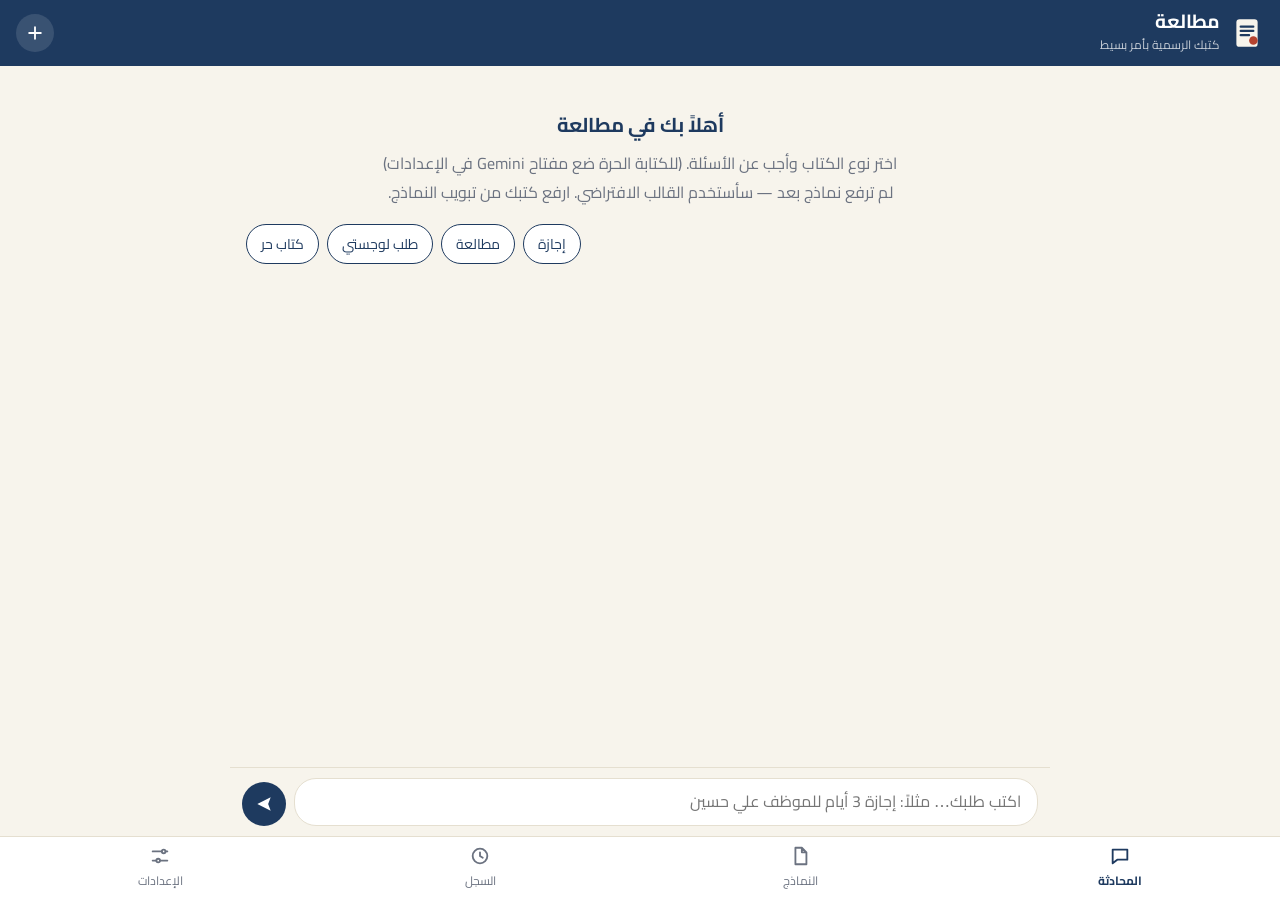
==== docs/index.html @ c984b7d4 "مطالعة: النسخة الأولى — محادثة، نماذج، صياغة ذكية، ملفات Word Co-Authored-By: Claude Opus 5.5 <norep" ====
<!doctype html>
<html lang="ar" dir="rtl">
<head>
<meta charset="utf-8">
<meta name="viewport" content="width=device-width, initial-scale=1, viewport-fit=cover">
<meta name="theme-color" content="#1E3A5F">
<title>مطالعة</title>
<link rel="manifest" href="manifest.json">
<link rel="icon" href="icon.svg" type="image/svg+xml">
<link rel="stylesheet" href="style.css">
</head>
<body>
<header class="top">
  <div class="brand">
    <svg class="mark" viewBox="0 0 32 32" aria-hidden="true"><rect x="6" y="3" width="20" height="26" rx="3" fill="#F7F4EC"/><path d="M10 10h12M10 14h12M10 18h8" stroke="#1E3A5F" stroke-width="2" stroke-linecap="round"/><circle cx="22" cy="23" r="4" fill="#B5432F"/></svg>
    <div>
      <h1>مطالعة</h1>
      <p class="sub" id="sub">كتبك الرسمية بأمر بسيط</p>
    </div>
  </div>
  <button class="icon-btn" id="newChat" title="محادثة جديدة" aria-label="محادثة جديدة">
    <svg viewBox="0 0 24 24"><path d="M12 5v14M5 12h14" stroke="currentColor" stroke-width="2.2" stroke-linecap="round"/></svg>
  </button>
</header>

<main>
  <!-- المحادثة -->
  <section class="view active" id="view-chat">
    <div class="chat" id="chat"></div>
    <form class="composer" id="composer">
      <textarea id="input" rows="1" placeholder="اكتب طلبك… مثلاً: إجازة 3 أيام للموظف علي حسين"></textarea>
      <button type="submit" class="send" aria-label="إرسال">
        <svg viewBox="0 0 24 24"><path d="M20 12L4 4l3 8-3 8 16-8z" fill="currentColor" transform="scale(-1,1) translate(-24,0)"/></svg>
      </button>
    </form>
  </section>

  <!-- النماذج -->
  <section class="view" id="view-templates">
    <div class="page">
      <div class="page-head">
        <h2>النماذج</h2>
        <p>ارفع كتباً سابقة بصيغة Word، وسيأخذ التطبيق منها الشعار والترويسة والخط وأسلوب الكتابة.</p>
      </div>
      <label class="upload">
        <input type="file" id="fileInput" accept=".docx,application/vnd.openxmlformats-officedocument.wordprocessingml.document" multiple hidden>
        <svg viewBox="0 0 24 24"><path d="M12 16V4m0 0l-5 5m5-5l5 5M5 20h14" stroke="currentColor" stroke-width="2" fill="none" stroke-linecap="round" stroke-linejoin="round"/></svg>
        <span>رفع كتاب وورد (.docx)</span>
      </label>
      <div id="tplList" class="list"></div>
    </div>
  </section>

  <!-- السجل -->
  <section class="view" id="view-history">
    <div class="page">
      <div class="page-head"><h2>السجل</h2><p>الكتب التي أنشأتها سابقاً.</p></div>
      <div id="histList" class="list"></div>
    </div>
  </section>

  <!-- الإعدادات -->
  <section class="view" id="view-settings">
    <div class="page">
      <div class="page-head"><h2>الإعدادات</h2></div>

      <div class="card">
        <h3>الصياغة الذكية</h3>
        <p class="hint">لكي يفهم التطبيق طلباتك الحرة ويصيغ الكتب، ضع مفتاح Gemini المجاني:</p>
        <ol class="steps">
          <li>افتح <a href="https://aistudio.google.com/apikey" target="_blank" rel="noopener">aistudio.google.com/apikey</a> وسجّل بحساب Google.</li>
          <li>اضغط <b>Create API key</b> وانسخ المفتاح.</li>
          <li>الصقه هنا واضغط حفظ.</li>
        </ol>
        <label class="field"><span>مفتاح Gemini</span><input id="setKey" type="password" dir="ltr" placeholder="AIza…" autocomplete="off"></label>
        <details class="adv"><summary>متقدم</summary>
          <label class="field"><span>النموذج</span><input id="setModel" dir="ltr" placeholder="gemini-2.5-flash"></label>
        </details>
        <p class="hint small">بدون المفتاح يعمل التطبيق بالأسئلة الجاهزة (إجازة، مطالعة، طلب لوجستي، كتاب حر).</p>
      </div>

      <div class="card">
        <h3>القالب الافتراضي</h3>
        <p class="hint">يُستخدم فقط إذا لم ترفع أي نموذج.</p>
        <label class="field"><span>السطر الأول</span><input id="setOrg1" placeholder="جمهورية العراق"></label>
        <label class="field"><span>السطر الثاني</span><input id="setOrg2" placeholder="اسم الدائرة"></label>
        <label class="field"><span>السطر الثالث</span><input id="setOrg3" placeholder="القسم / الشعبة"></label>
        <label class="field"><span>اسم الموقّع</span><input id="setSigner"></label>
        <label class="field"><span>صفته</span><input id="setTitle" placeholder="مدير القسم"></label>
      </div>

      <div class="card">
        <h3>الأرقام</h3>
        <div class="seg" id="setDigits">
          <button type="button" data-v="ar">عربية ١٢٣</button>
          <button type="button" data-v="en">إنجليزية 123</button>
        </div>
        <p class="hint small">تُستخدم عندما يكون حقل العدد أو التاريخ فارغاً في النموذج. وإلا يتبع التطبيق نفس أرقام النموذج.</p>
        <label class="field"><span>آخر رقم كتاب</span><input id="setLast" inputmode="numeric" dir="ltr" placeholder="مثلاً 450"></label>
      </div>

      <button class="btn primary wide" id="saveSettings">حفظ</button>
      <p class="credit">تصميم وتطوير <span dir="ltr">Eng. Ahmed Noori</span></p>
    </div>
  </section>
</main>

<nav class="tabs">
  <button class="tab active" data-view="chat"><svg viewBox="0 0 24 24"><path d="M4 5h16v11H9l-5 4z" fill="none" stroke="currentColor" stroke-width="2" stroke-linejoin="round"/></svg><span>المحادثة</span></button>
  <button class="tab" data-view="templates"><svg viewBox="0 0 24 24"><path d="M7 3h7l5 5v13H7z M14 3v5h5" fill="none" stroke="currentColor" stroke-width="2" stroke-linejoin="round"/></svg><span>النماذج</span></button>
  <button class="tab" data-view="history"><svg viewBox="0 0 24 24"><circle cx="12" cy="12" r="8" fill="none" stroke="currentColor" stroke-width="2"/><path d="M12 8v4l3 2" fill="none" stroke="currentColor" stroke-width="2" stroke-linecap="round"/></svg><span>السجل</span></button>
  <button class="tab" data-view="settings"><svg viewBox="0 0 24 24"><path d="M4 7h10M18 7h2M4 17h4M12 17h8" stroke="currentColor" stroke-width="2" stroke-linecap="round"/><circle cx="16" cy="7" r="2" fill="none" stroke="currentColor" stroke-width="2"/><circle cx="10" cy="17" r="2" fill="none" stroke="currentColor" stroke-width="2"/></svg><span>الإعدادات</span></button>
</nav>

<div class="toast" id="toast"></div>

<script src="vendor/jszip.min.js"></script>
<script src="engine.js"></script>
<script src="app.js"></script>
</body>
</html>
---- docs/style.css ----
@font-face{font-family:Cairo;src:url(fonts/cairo-arabic-400-normal.woff2) format('woff2');font-weight:400;unicode-range:U+0600-06FF,U+0750-077F,U+FB50-FDFF,U+FE70-FEFF,U+200C-200E}
@font-face{font-family:Cairo;src:url(fonts/cairo-arabic-700-normal.woff2) format('woff2');font-weight:700;unicode-range:U+0600-06FF,U+0750-077F,U+FB50-FDFF,U+FE70-FEFF,U+200C-200E}
@font-face{font-family:Cairo;src:url(fonts/cairo-latin-400-normal.woff2) format('woff2');font-weight:400;unicode-range:U+0000-00FF}
@font-face{font-family:Cairo;src:url(fonts/cairo-latin-700-normal.woff2) format('woff2');font-weight:700;unicode-range:U+0000-00FF}

:root{
  --ink:#1E3A5F; --ink-2:#2C4F7C; --paper:#F7F4EC; --card:#FFFFFF; --line:#E5DFD0;
  --text:#1C2430; --muted:#6B7280; --seal:#B5432F; --ok:#2F7D5B; --soft:#EEF2F7;
  --radius:14px; --nav:64px;
}
*{box-sizing:border-box;-webkit-tap-highlight-color:transparent}
html,body{margin:0;height:100%}
body{font-family:Cairo,system-ui,sans-serif;background:var(--paper);color:var(--text);display:flex;flex-direction:column;overflow:hidden;font-size:15px}
button,input,textarea,select{font:inherit;color:inherit}
a{color:var(--ink-2)}

.top{background:var(--ink);color:#fff;display:flex;align-items:center;justify-content:space-between;padding:10px 16px;padding-top:calc(10px + env(safe-area-inset-top));flex:none}
.brand{display:flex;align-items:center;gap:10px}
.mark{width:34px;height:34px}
.top h1{font-size:19px;margin:0;line-height:1.2}
.top .sub{margin:0;font-size:12px;opacity:.75}
.icon-btn{background:rgba(255,255,255,.12);border:0;color:#fff;width:38px;height:38px;border-radius:50%;display:grid;place-items:center;cursor:pointer}
.icon-btn svg{width:20px;height:20px}

main{flex:1;min-height:0;position:relative}
.view{display:none;height:100%;overflow-y:auto}
.view.active{display:flex;flex-direction:column}
#view-chat.active{overflow:hidden}

.tabs{flex:none;display:flex;background:#fff;border-top:1px solid var(--line);height:calc(var(--nav) + env(safe-area-inset-bottom));padding-bottom:env(safe-area-inset-bottom)}
.tab{flex:1;background:none;border:0;display:flex;flex-direction:column;align-items:center;justify-content:center;gap:2px;color:var(--muted);font-size:12px;cursor:pointer}
.tab svg{width:22px;height:22px}
.tab.active{color:var(--ink);font-weight:700}

/* المحادثة */
.chat{flex:1;overflow-y:auto;padding:16px;display:flex;flex-direction:column;gap:10px;max-width:820px;width:100%;margin:0 auto}
.msg{max-width:88%;padding:10px 14px;border-radius:16px;line-height:1.75;white-space:pre-wrap;word-wrap:break-word}
.msg.user{align-self:flex-start;background:var(--ink);color:#fff;border-bottom-right-radius:4px}
.msg.bot{align-self:flex-end;background:#fff;border:1px solid var(--line);border-bottom-left-radius:4px}
.msg.bot.typing{color:var(--muted)}
.dots span{display:inline-block;width:6px;height:6px;margin:0 2px;border-radius:50%;background:var(--muted);animation:b 1s infinite}
.dots span:nth-child(2){animation-delay:.15s}.dots span:nth-child(3){animation-delay:.3s}
@keyframes b{0%,80%,100%{opacity:.25}40%{opacity:1}}
.chips{display:flex;flex-wrap:wrap;gap:8px;align-self:flex-end;justify-content:flex-end;max-width:100%}
.chip{border:1px solid var(--ink);background:#fff;color:var(--ink);border-radius:999px;padding:6px 14px;cursor:pointer;font-size:14px}
.chip:active{background:var(--soft)}
.welcome{text-align:center;padding:24px 8px 8px;color:var(--muted)}
.welcome h2{color:var(--ink);margin:0 0 6px;font-size:20px}
.welcome p{margin:0;line-height:1.8}

.composer{flex:none;display:flex;gap:8px;align-items:flex-end;padding:10px 12px;background:var(--paper);border-top:1px solid var(--line);max-width:820px;width:100%;margin:0 auto}
.composer textarea{flex:1;resize:none;border:1px solid var(--line);background:#fff;border-radius:22px;padding:10px 16px;max-height:140px;line-height:1.6;outline:none}
.composer textarea:focus{border-color:var(--ink-2)}
.send{width:44px;height:44px;border-radius:50%;border:0;background:var(--ink);color:#fff;display:grid;place-items:center;cursor:pointer;flex:none}
.send svg{width:20px;height:20px}
.send:disabled{opacity:.5}

/* ورقة الكتاب */
.sheet{align-self:stretch;background:#fff;border:1px solid var(--line);border-radius:6px;box-shadow:0 6px 18px rgba(30,58,95,.08);padding:18px 18px 14px;position:relative}
.sheet::before{content:"";position:absolute;inset:0 auto 0 0;width:4px;background:var(--seal);border-radius:6px 0 0 6px}
.sheet-tag{font-size:12px;color:var(--seal);font-weight:700;margin-bottom:8px;display:flex;justify-content:space-between;align-items:center;gap:8px}
.sheet-tag select{border:1px solid var(--line);border-radius:8px;padding:2px 6px;background:#fff;font-size:12px;max-width:60%}
.meta{display:grid;grid-template-columns:1fr 1fr;gap:8px;margin-bottom:10px}
.sheet label{display:block;font-size:12px;color:var(--muted)}
.sheet input,.sheet textarea{width:100%;border:0;border-bottom:1px dashed var(--line);padding:4px 2px;background:transparent;outline:none;font-size:15px;color:var(--text)}
.sheet input:focus,.sheet textarea:focus{border-bottom-color:var(--ink-2);background:#FBFAF6}
.sheet .subj input{font-weight:700;text-decoration:underline;text-underline-offset:5px}
.sheet textarea{resize:vertical;line-height:1.9;min-height:120px}
.sheet .row{margin-bottom:8px}
.actions{display:flex;gap:8px;margin-top:12px;flex-wrap:wrap}
.btn{border:1px solid var(--ink);background:#fff;color:var(--ink);border-radius:10px;padding:9px 14px;cursor:pointer;font-weight:700;display:inline-flex;align-items:center;gap:6px;justify-content:center}
.btn.primary{background:var(--ink);color:#fff}
.btn.danger{border-color:var(--seal);color:var(--seal)}
.btn.small{padding:5px 10px;font-size:13px;font-weight:400}
.btn.wide{width:100%}
.btn svg{width:18px;height:18px}
.actions .btn.primary{flex:1}

/* الصفحات */
.page{padding:16px;max-width:820px;width:100%;margin:0 auto}
.page-head h2{margin:4px 0;color:var(--ink);font-size:20px}
.page-head p{margin:0 0 14px;color:var(--muted);line-height:1.7}
.upload{display:flex;align-items:center;justify-content:center;gap:10px;border:2px dashed var(--ink-2);border-radius:var(--radius);padding:18px;color:var(--ink);font-weight:700;cursor:pointer;background:#fff;margin-bottom:14px}
.upload svg{width:24px;height:24px}
.list{display:flex;flex-direction:column;gap:10px}
.card{background:var(--card);border:1px solid var(--line);border-radius:var(--radius);padding:14px;margin-bottom:12px}
.card h3{margin:0 0 6px;font-size:16px;color:var(--ink)}
.tpl-head{display:flex;justify-content:space-between;gap:8px;align-items:flex-start}
.tpl-name{font-weight:700;font-size:16px;color:var(--ink);border:0;background:transparent;width:100%;padding:0;outline:none}
.badge{font-size:11px;background:var(--seal);color:#fff;padding:2px 8px;border-radius:999px;white-space:nowrap}
.facts{display:flex;flex-wrap:wrap;gap:6px;margin:10px 0}
.fact{font-size:12px;padding:3px 9px;border-radius:999px;background:var(--soft);color:var(--ink)}
.fact.no{background:#FBEDEA;color:var(--seal)}
.tpl-line{font-size:13px;color:var(--muted);margin:2px 0}
.tpl-line b{color:var(--text);font-weight:700}
.empty{text-align:center;color:var(--muted);padding:28px 10px;line-height:1.8}
.hint{color:var(--muted);margin:4px 0 10px;line-height:1.7}
.hint.small{font-size:13px}
.steps{margin:0 0 10px;padding-inline-start:20px;line-height:1.9;color:var(--text)}
.field{display:block;margin-bottom:10px}
.field span{display:block;font-size:13px;color:var(--muted);margin-bottom:4px}
.field input{width:100%;border:1px solid var(--line);border-radius:10px;padding:9px 12px;background:#fff;outline:none}
.field input:focus{border-color:var(--ink-2)}
.adv summary{cursor:pointer;color:var(--muted);font-size:13px;margin-bottom:8px}
.seg{display:flex;border:1px solid var(--ink);border-radius:10px;overflow:hidden;margin-bottom:6px}
.seg button{flex:1;border:0;background:#fff;padding:8px;cursor:pointer}
.seg button.on{background:var(--ink);color:#fff}
.credit{text-align:center;color:var(--muted);font-size:12px;margin:18px 0 8px;letter-spacing:.2px}
.hist{display:flex;justify-content:space-between;align-items:center;gap:10px}
.hist .t{font-weight:700;color:var(--ink)}
.hist .d{font-size:12px;color:var(--muted)}
.hist .acts{display:flex;gap:6px;flex:none}

.toast{position:fixed;left:50%;bottom:calc(var(--nav) + 24px + env(safe-area-inset-bottom));transform:translateX(-50%) translateY(20px);background:var(--text);color:#fff;padding:10px 18px;border-radius:12px;opacity:0;pointer-events:none;transition:.25s;max-width:90vw;text-align:center;z-index:9}
.toast.show{opacity:1;transform:translateX(-50%) translateY(0)}

@media (min-width:900px){
  body{font-size:16px}
  .msg{max-width:75%}
}
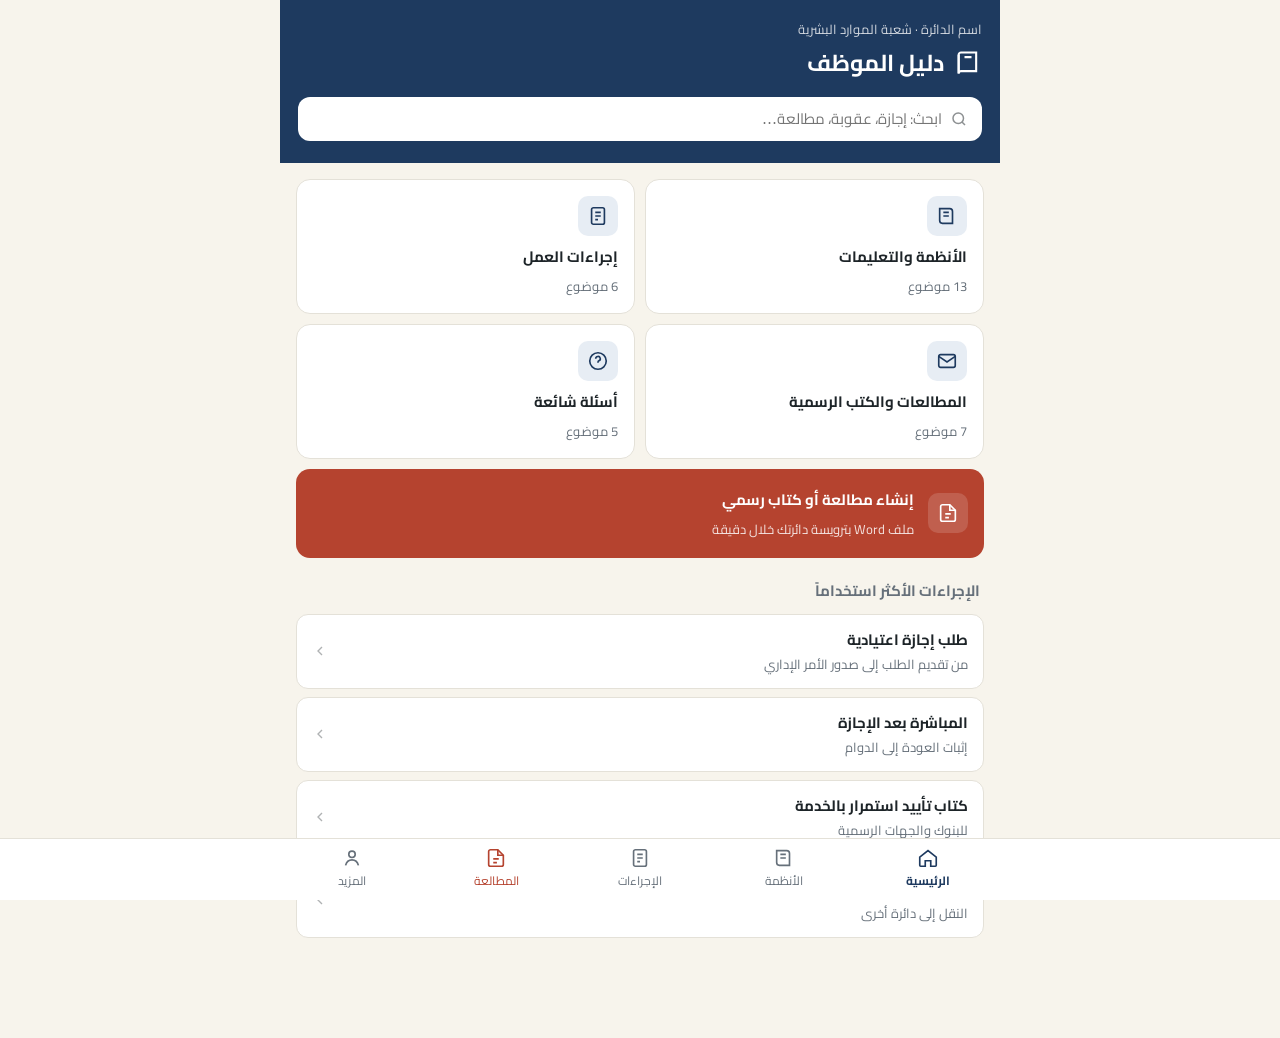
==== commit 31e76a4b: "دليل الموظف يصبح الواجهة الرئيسية ومطالعة قسماً داخله - واجهة جديدة للدليل (docs/index.html) تقرأ ال" ====
--- a/docs/index.html
+++ b/docs/index.html
@@ -4,118 +4,15 @@
 <meta charset="utf-8">
 <meta name="viewport" content="width=device-width, initial-scale=1, viewport-fit=cover">
 <meta name="theme-color" content="#1E3A5F">
-<title>مطالعة</title>
+<title>دليل الموظف</title>
 <link rel="manifest" href="manifest.json">
 <link rel="icon" href="icon.svg" type="image/svg+xml">
-<link rel="stylesheet" href="style.css">
+<link rel="stylesheet" href="guide.css">
 </head>
 <body>
-<header class="top">
-  <div class="brand">
-    <svg class="mark" viewBox="0 0 32 32" aria-hidden="true"><rect x="6" y="3" width="20" height="26" rx="3" fill="#F7F4EC"/><path d="M10 10h12M10 14h12M10 18h8" stroke="#1E3A5F" stroke-width="2" stroke-linecap="round"/><circle cx="22" cy="23" r="4" fill="#B5432F"/></svg>
-    <div>
-      <h1>مطالعة</h1>
-      <p class="sub" id="sub">كتبك الرسمية بأمر بسيط</p>
-    </div>
-  </div>
-  <button class="icon-btn" id="newChat" title="محادثة جديدة" aria-label="محادثة جديدة">
-    <svg viewBox="0 0 24 24"><path d="M12 5v14M5 12h14" stroke="currentColor" stroke-width="2.2" stroke-linecap="round"/></svg>
-  </button>
-</header>
-
-<main>
-  <!-- المحادثة -->
-  <section class="view active" id="view-chat">
-    <div class="chat" id="chat"></div>
-    <form class="composer" id="composer">
-      <textarea id="input" rows="1" placeholder="اكتب طلبك… مثلاً: إجازة 3 أيام للموظف علي حسين"></textarea>
-      <button type="submit" class="send" aria-label="إرسال">
-        <svg viewBox="0 0 24 24"><path d="M20 12L4 4l3 8-3 8 16-8z" fill="currentColor" transform="scale(-1,1) translate(-24,0)"/></svg>
-      </button>
-    </form>
-  </section>
-
-  <!-- النماذج -->
-  <section class="view" id="view-templates">
-    <div class="page">
-      <div class="page-head">
-        <h2>النماذج</h2>
-        <p>ارفع كتباً سابقة بصيغة Word، وسيأخذ التطبيق منها الشعار والترويسة والخط وأسلوب الكتابة.</p>
-      </div>
-      <label class="upload">
-        <input type="file" id="fileInput" accept=".docx,application/vnd.openxmlformats-officedocument.wordprocessingml.document" multiple hidden>
-        <svg viewBox="0 0 24 24"><path d="M12 16V4m0 0l-5 5m5-5l5 5M5 20h14" stroke="currentColor" stroke-width="2" fill="none" stroke-linecap="round" stroke-linejoin="round"/></svg>
-        <span>رفع كتاب وورد (.docx)</span>
-      </label>
-      <div id="tplList" class="list"></div>
-    </div>
-  </section>
-
-  <!-- السجل -->
-  <section class="view" id="view-history">
-    <div class="page">
-      <div class="page-head"><h2>السجل</h2><p>الكتب التي أنشأتها سابقاً.</p></div>
-      <div id="histList" class="list"></div>
-    </div>
-  </section>
-
-  <!-- الإعدادات -->
-  <section class="view" id="view-settings">
-    <div class="page">
-      <div class="page-head"><h2>الإعدادات</h2></div>
-
-      <div class="card">
-        <h3>الصياغة الذكية</h3>
-        <p class="hint">لكي يفهم التطبيق طلباتك الحرة ويصيغ الكتب، ضع مفتاح Gemini المجاني:</p>
-        <ol class="steps">
-          <li>افتح <a href="https://aistudio.google.com/apikey" target="_blank" rel="noopener">aistudio.google.com/apikey</a> وسجّل بحساب Google.</li>
-          <li>اضغط <b>Create API key</b> وانسخ المفتاح.</li>
-          <li>الصقه هنا واضغط حفظ.</li>
-        </ol>
-        <label class="field"><span>مفتاح Gemini</span><input id="setKey" type="password" dir="ltr" placeholder="AIza…" autocomplete="off"></label>
-        <details class="adv"><summary>متقدم</summary>
-          <label class="field"><span>النموذج</span><input id="setModel" dir="ltr" placeholder="gemini-2.5-flash"></label>
-        </details>
-        <p class="hint small">بدون المفتاح يعمل التطبيق بالأسئلة الجاهزة (إجازة، مطالعة، طلب لوجستي، كتاب حر).</p>
-      </div>
-
-      <div class="card">
-        <h3>القالب الافتراضي</h3>
-        <p class="hint">يُستخدم فقط إذا لم ترفع أي نموذج.</p>
-        <label class="field"><span>السطر الأول</span><input id="setOrg1" placeholder="جمهورية العراق"></label>
-        <label class="field"><span>السطر الثاني</span><input id="setOrg2" placeholder="اسم الدائرة"></label>
-        <label class="field"><span>السطر الثالث</span><input id="setOrg3" placeholder="القسم / الشعبة"></label>
-        <label class="field"><span>اسم الموقّع</span><input id="setSigner"></label>
-        <label class="field"><span>صفته</span><input id="setTitle" placeholder="مدير القسم"></label>
-      </div>
-
-      <div class="card">
-        <h3>الأرقام</h3>
-        <div class="seg" id="setDigits">
-          <button type="button" data-v="ar">عربية ١٢٣</button>
-          <button type="button" data-v="en">إنجليزية 123</button>
-        </div>
-        <p class="hint small">تُستخدم عندما يكون حقل العدد أو التاريخ فارغاً في النموذج. وإلا يتبع التطبيق نفس أرقام النموذج.</p>
-        <label class="field"><span>آخر رقم كتاب</span><input id="setLast" inputmode="numeric" dir="ltr" placeholder="مثلاً 450"></label>
-      </div>
-
-      <button class="btn primary wide" id="saveSettings">حفظ</button>
-      <p class="credit">تصميم وتطوير <span dir="ltr">Eng. Ahmed Noori</span></p>
-    </div>
-  </section>
-</main>
-
-<nav class="tabs">
-  <button class="tab active" data-view="chat"><svg viewBox="0 0 24 24"><path d="M4 5h16v11H9l-5 4z" fill="none" stroke="currentColor" stroke-width="2" stroke-linejoin="round"/></svg><span>المحادثة</span></button>
-  <button class="tab" data-view="templates"><svg viewBox="0 0 24 24"><path d="M7 3h7l5 5v13H7z M14 3v5h5" fill="none" stroke="currentColor" stroke-width="2" stroke-linejoin="round"/></svg><span>النماذج</span></button>
-  <button class="tab" data-view="history"><svg viewBox="0 0 24 24"><circle cx="12" cy="12" r="8" fill="none" stroke="currentColor" stroke-width="2"/><path d="M12 8v4l3 2" fill="none" stroke="currentColor" stroke-width="2" stroke-linecap="round"/></svg><span>السجل</span></button>
-  <button class="tab" data-view="settings"><svg viewBox="0 0 24 24"><path d="M4 7h10M18 7h2M4 17h4M12 17h8" stroke="currentColor" stroke-width="2" stroke-linecap="round"/><circle cx="16" cy="7" r="2" fill="none" stroke="currentColor" stroke-width="2"/><circle cx="10" cy="17" r="2" fill="none" stroke="currentColor" stroke-width="2"/></svg><span>الإعدادات</span></button>
-</nav>
-
+<div class="app" id="root"><div class="empty">جاري التحميل…</div></div>
+<nav class="bottom"><div class="in" id="nav"></div></nav>
 <div class="toast" id="toast"></div>
-
-<script src="vendor/jszip.min.js"></script>
-<script src="engine.js"></script>
-<script src="app.js"></script>
+<script src="guide.js"></script>
 </body>
 </html>
--- a/docs/guide.css
+++ b/docs/guide.css
@@ -0,0 +1,63 @@
+@font-face{font-family:Cairo;src:url(fonts/cairo-arabic-400-normal.woff2) format('woff2');font-weight:400;unicode-range:U+0600-06FF,U+0750-077F,U+FB50-FDFF,U+FE70-FEFF,U+200C-200E}
+@font-face{font-family:Cairo;src:url(fonts/cairo-arabic-700-normal.woff2) format('woff2');font-weight:700;unicode-range:U+0600-06FF,U+0750-077F,U+FB50-FDFF,U+FE70-FEFF,U+200C-200E}
+@font-face{font-family:Cairo;src:url(fonts/cairo-latin-400-normal.woff2) format('woff2');font-weight:400;unicode-range:U+0000-00FF}
+@font-face{font-family:Cairo;src:url(fonts/cairo-latin-700-normal.woff2) format('woff2');font-weight:700;unicode-range:U+0000-00FF}
+:root{--p:#1E3A5F;--p2:#e7edf4;--seal:#B5432F;--bg:#F7F4EC;--card:#fff;--tx:#1d2428;--mu:#66707a;--bd:#e4e1d8}
+*{box-sizing:border-box;margin:0;padding:0}
+html,body{background:var(--bg);color:var(--tx);font-family:Cairo,system-ui,sans-serif;font-size:16px;line-height:1.75;-webkit-tap-highlight-color:transparent}
+button,input{font:inherit;color:inherit}
+button{cursor:pointer;border:0;background:none}
+a{color:inherit}
+.app{max-width:720px;margin:0 auto;min-height:100vh;padding-bottom:84px}
+header.top{background:var(--p);color:#fff;padding:18px 18px 22px;padding-top:calc(18px + env(safe-area-inset-top))}
+header.top .org{font-size:13px;opacity:.8}
+header.top h1{font-size:23px;font-weight:700;margin-top:2px;display:flex;align-items:center;gap:10px}
+header.top h1 svg{width:28px;height:28px;flex:none}
+.search{margin-top:14px;display:flex;align-items:center;gap:8px;background:#fff;border-radius:12px;padding:9px 14px;color:var(--tx)}
+.search input{border:0;outline:0;flex:1;background:none;font-size:15px;min-width:0}
+.search svg{flex:none;opacity:.5}
+main{padding:16px}
+.sec-title{font-size:15px;font-weight:700;color:var(--mu);margin:20px 4px 10px}
+.grid{display:grid;grid-template-columns:1fr 1fr;gap:10px}
+.tile{background:var(--card);border:1px solid var(--bd);border-radius:14px;padding:16px;text-align:right;display:flex;flex-direction:column;gap:4px;text-decoration:none}
+.tile .ic{width:40px;height:40px;border-radius:10px;background:var(--p2);color:var(--p);display:grid;place-items:center;margin-bottom:4px}
+.tile b{font-size:15px}
+.tile span{font-size:13px;color:var(--mu)}
+.tile.wide{grid-column:1/-1;flex-direction:row;align-items:center;gap:14px;background:var(--p);color:#fff;border:0}
+.tile.wide .ic{background:rgba(255,255,255,.15);color:#fff;margin:0}
+.tile.wide span{color:rgba(255,255,255,.85)}
+.tile.wide.seal{background:var(--seal)}
+.list{display:flex;flex-direction:column;gap:8px}
+.item{background:var(--card);border:1px solid var(--bd);border-radius:12px;padding:12px 15px;text-align:right;width:100%;display:flex;align-items:center;gap:10px}
+.item .t{flex:1;min-width:0}
+.item b{display:block;font-size:15px;font-weight:700}
+.item small{display:block;color:var(--mu);font-size:13px;white-space:nowrap;overflow:hidden;text-overflow:ellipsis}
+.item .chev{opacity:.35;flex:none}
+.tag{display:inline-block;font-size:12px;background:var(--p2);color:var(--p);border-radius:20px;padding:0 10px;margin-bottom:4px}
+.back{display:inline-flex;align-items:center;gap:6px;color:var(--p);font-weight:700;margin-bottom:10px}
+article.doc{background:var(--card);border:1px solid var(--bd);border-radius:14px;padding:18px}
+article.doc h2{font-size:20px;margin-bottom:4px;line-height:1.5}
+article.doc .ref{font-size:13px;color:var(--mu);margin-bottom:12px}
+.body h3{font-size:16px;margin:14px 0 6px;color:var(--p)}
+.body p{margin:6px 0}
+.body ul{padding-right:22px;margin:6px 0}
+.body li{margin:3px 0}
+.body ol.steps{list-style:none;padding:0;counter-reset:s;margin:6px 0}
+.body ol.steps li{counter-increment:s;position:relative;padding:8px 44px 8px 0;border-bottom:1px dashed var(--bd)}
+.body ol.steps li:last-child{border-bottom:0}
+.body ol.steps li::before{content:counter(s);position:absolute;right:0;top:8px;width:30px;height:30px;border-radius:50%;background:var(--p);color:#fff;display:grid;place-items:center;font-size:14px;font-weight:700}
+.cta{display:flex;align-items:center;justify-content:center;gap:8px;background:var(--seal);color:#fff;border-radius:12px;padding:12px;font-weight:700;text-decoration:none;margin-top:14px}
+.empty{text-align:center;color:var(--mu);padding:30px 10px}
+.card{background:var(--card);border:1px solid var(--bd);border-radius:14px;padding:16px;margin-bottom:12px}
+.contact{display:flex;justify-content:space-between;gap:10px;padding:8px 0;border-bottom:1px solid var(--bd);font-size:14px}
+.contact:last-child{border-bottom:0}
+.contact span:last-child{direction:ltr;color:var(--mu)}
+.hint{font-size:13px;color:var(--mu)}
+.credit{text-align:center;font-size:12px;color:var(--mu);margin-top:18px}
+nav.bottom{position:fixed;bottom:0;left:0;right:0;background:#fff;border-top:1px solid var(--bd);display:flex;justify-content:center;padding-bottom:env(safe-area-inset-bottom)}
+nav.bottom .in{display:flex;max-width:720px;width:100%}
+nav.bottom .tb{flex:1;display:flex;flex-direction:column;align-items:center;gap:1px;padding:8px 0 9px;font-size:12px;color:var(--mu);text-decoration:none}
+nav.bottom .tb.on{color:var(--p);font-weight:700}
+nav.bottom .tb.seal{color:var(--seal)}
+.toast{position:fixed;top:16px;left:50%;transform:translateX(-50%);background:#1d2428;color:#fff;padding:10px 18px;border-radius:10px;font-size:14px;z-index:9;opacity:0;transition:opacity .2s;pointer-events:none;white-space:nowrap;max-width:92vw}
+.toast.show{opacity:1}
